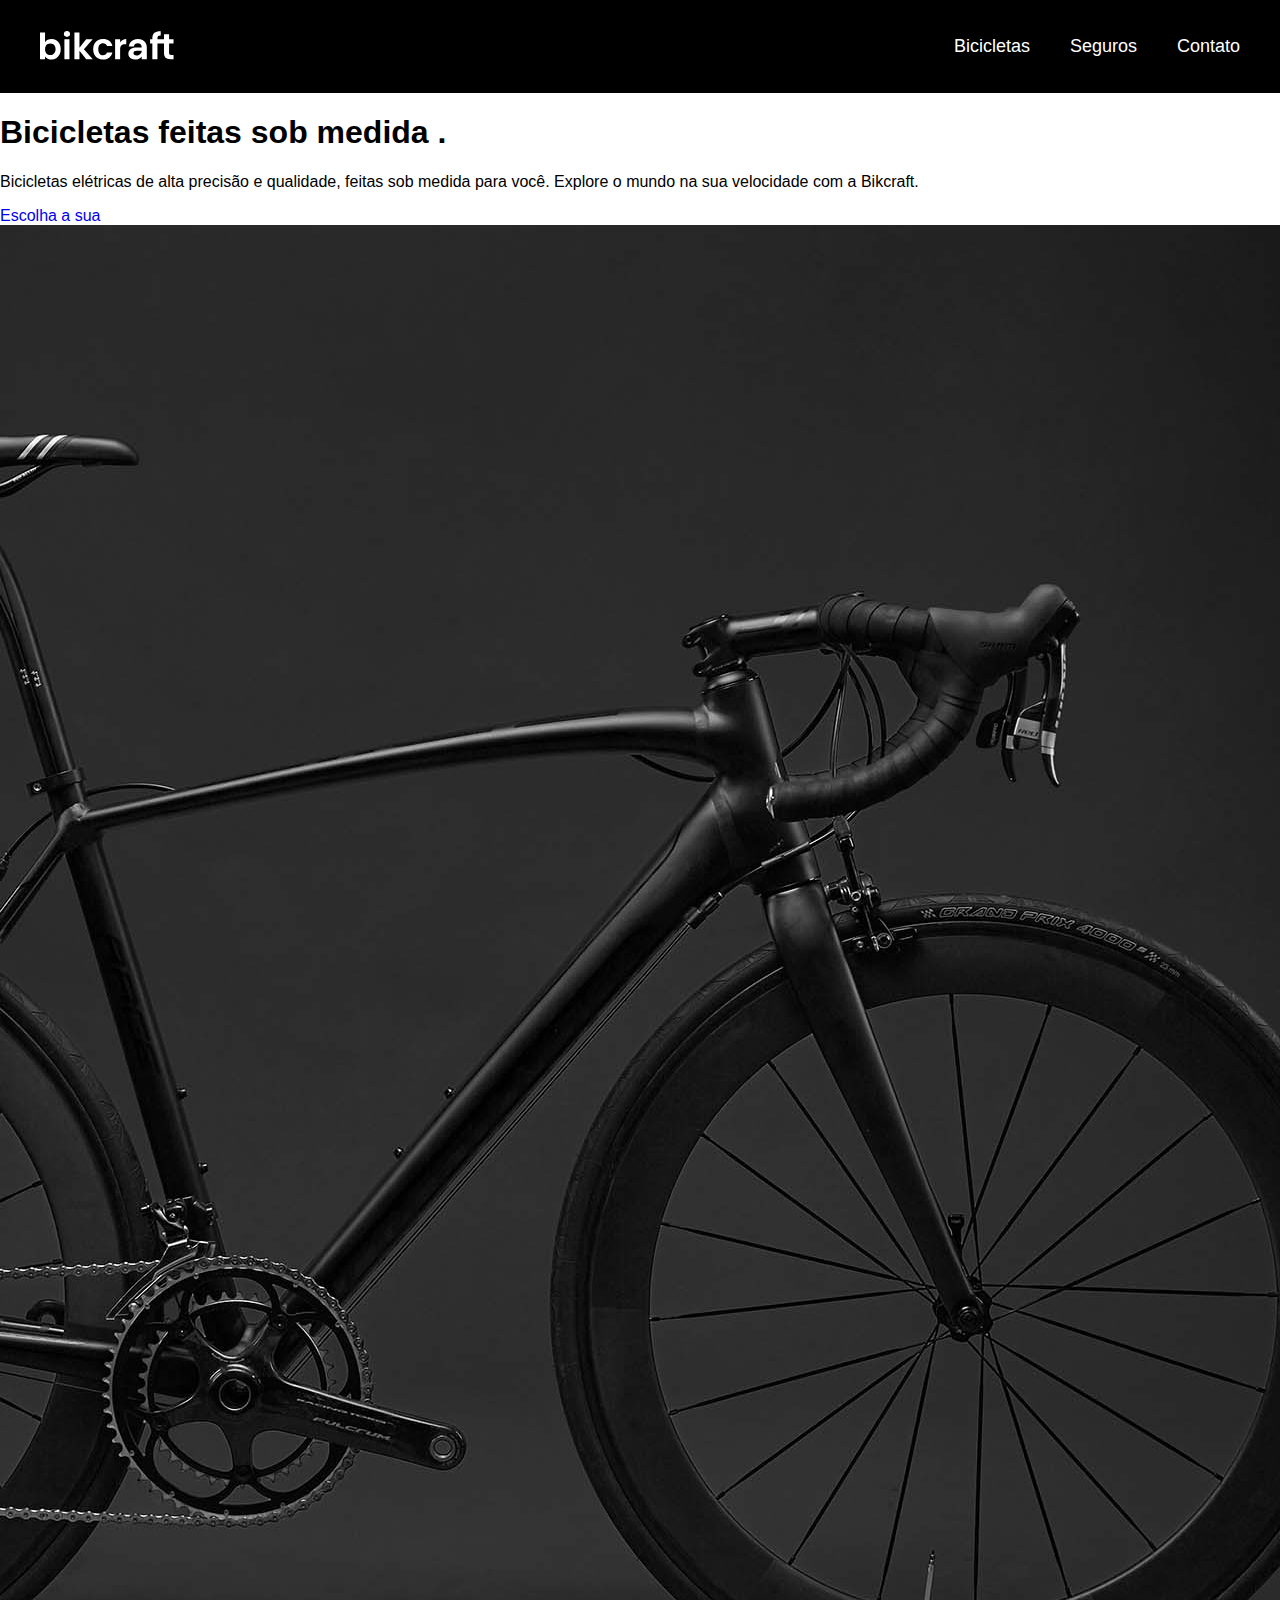
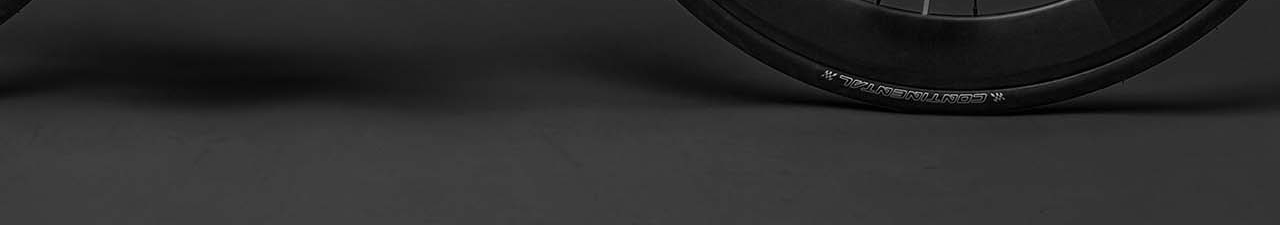
==== index.html @ d11165a3 "iniciando introdução do site com index.html" ====
<!DOCTYPE html>
<html lang="pt-br">

<head>
  <meta charset="UTF-8">
  <meta http-equiv="X-UA-Compatible" content="IE=edge">
  <meta name="viewport" content="width=device-width, initial-scale=1.0">
  <title>Bikcraft - Bicicletas elétricas</title>
  <meta name="description" content="Bicicletas elétricas de alta precisão e qualidade, feitas sob medida para o cliente. Explore o mundo na sua velocidade com a Bikcraft.">

  <link rel="stylesheet" href="style.css">
</head>

<body>
  <header class="header-bg">
    <div class="header">
      <a href="./">
        <img src="/img/bikcraft.svg" alt="Bikcraft">
      </a>
      <nav aria-label="primaria">
        <ul class="header-menu">
          <li>
            <a href="./bicicletas.html">Bicicletas</a>
          </li>
          <li>
            <a href="./seguros.html">Seguros</a>
          </li>
          <li>
            <a href="./contato.html">Contato</a>
          </li>
        </ul>
      </nav>
    </div>
  </header>

  <main class="introducao-bg">
    <div class="introducao">
      <div class="introducao-conteudo">
        <h1>Bicicletas feitas sob medida <span>.</span></h1>
        <p>Bicicletas elétricas de alta precisão e qualidade, feitas sob medida para você. Explore o mundo na sua velocidade com a Bikcraft.</p>
        <a href="./bicicletas.html">Escolha a sua</a>
      </div>
      <div class="introducao-imagem">
        <img src="./img/fotos/introducao.jpg" alt="Bicicleta elétrica preta">
      </div>

    </div>

  </main>
</body>

</html>
---- style.css ----
body {
  margin: 0;
  font-family: Arial, Helvetica, sans-serif;
}

ul {
  margin: 0;
  padding: 0;
  list-style: none;
}

a {
  text-decoration: none;
}

.header-bg {
  background-color: #000;
}

.header {
  display: flex;
  flex-wrap: wrap;
  gap: 20px;
  justify-content: space-between;
  align-items: center;
  padding: 20px;
  max-width: 1200px;
  margin-left: auto;
  margin-right: auto;
}

.header-menu {
  display: flex;
  flex-wrap: wrap;
  gap: 40px;
}

.header-menu a{
  color: #fff;
  display: inline-block;
  padding: 16px 0;
  font-size: 18px;
  position: relative;
}

.header-menu a:after {
  content: " ";
  display: block;
  height: 2px;
  width: 0px;
  background: #fff;
  margin-top: 4px;
  transition: 0.3s;
  position: absolute;
}

.header-menu a:hover:after {
  width: 100%;
}
 
.header-menu a:hover:after {
  width: 100%;
}

@media(max-width: 800px) {
  .header-menu {
    gap: 20px;
  }
  .header-menu a {
    background: #111111;
    padding: 12px 16px;
    border-radius: 4px;
  }
  .header-menu a:hover {
    background: #2E2E2E;
  }
  .header-menu a:after {
    display: none;
  }
}

@media(max-width: 600px) {
  .header-menu {
    gap: 12px;
    padding: 8px 12px;
    font-size: 14px;
  }
}
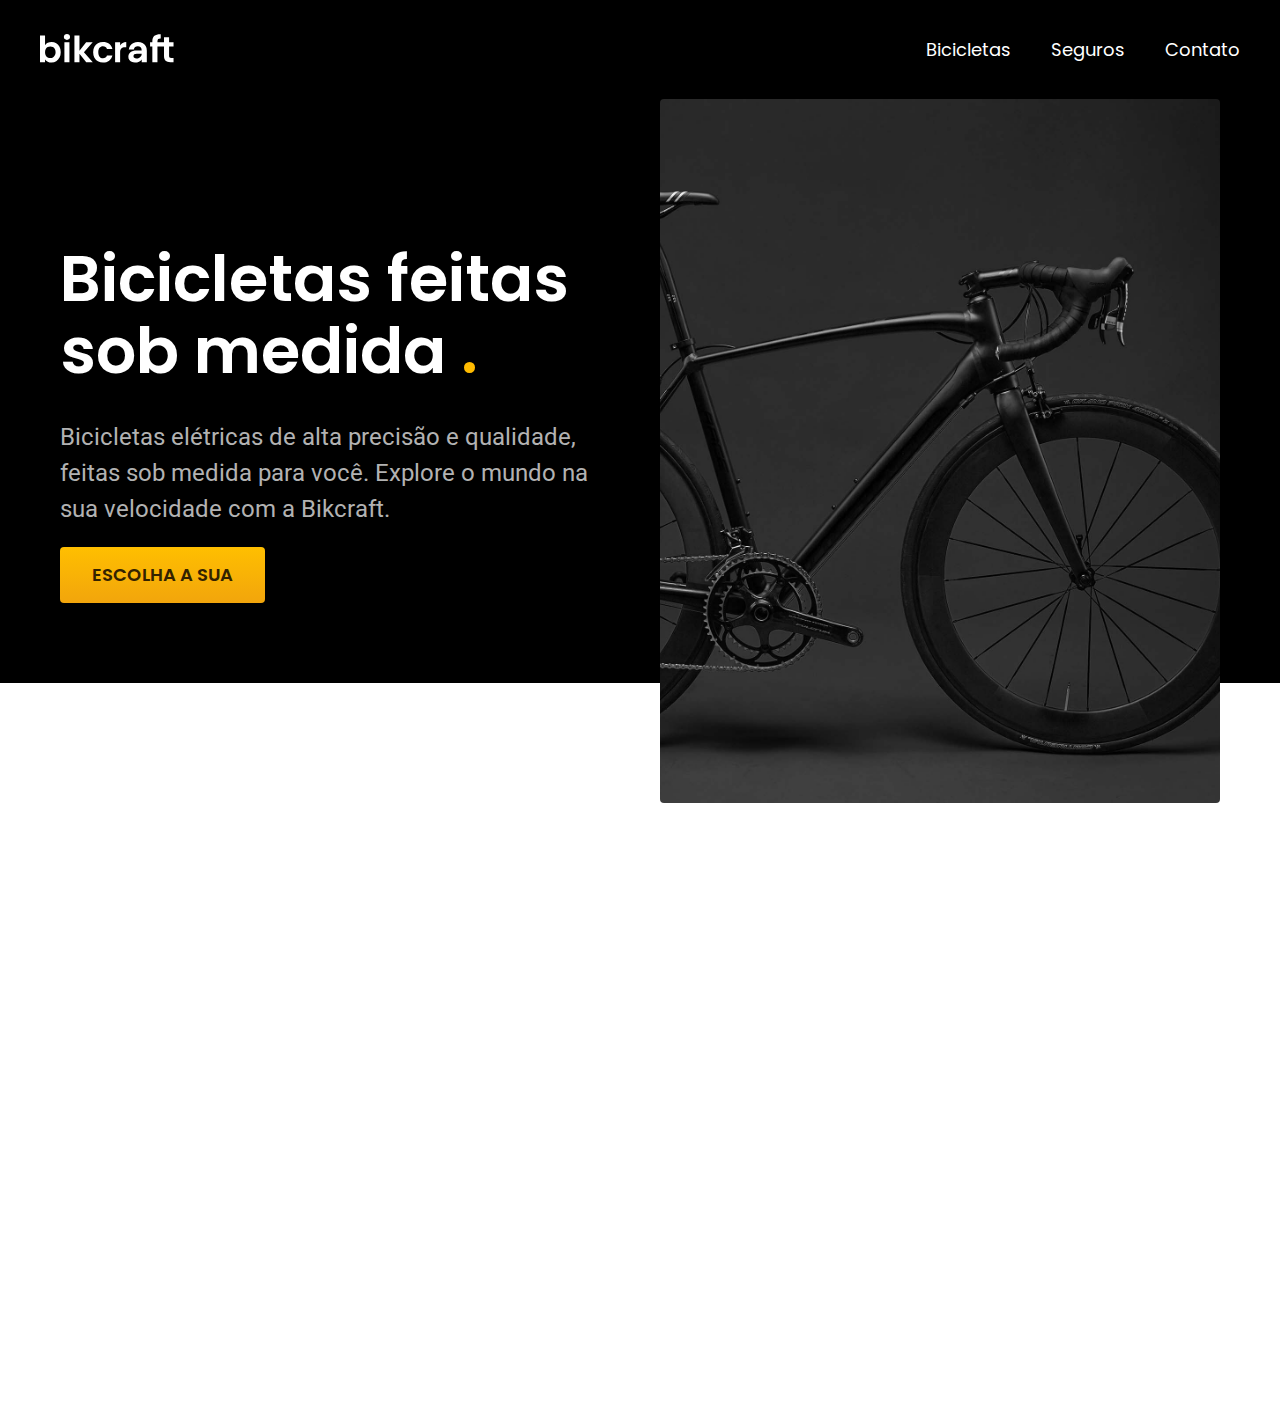
==== commit 5ab0237d: "finalizando introducao do site" ====
--- a/index.html
+++ b/index.html
@@ -9,6 +9,10 @@
   <meta name="description" content="Bicicletas elétricas de alta precisão e qualidade, feitas sob medida para o cliente. Explore o mundo na sua velocidade com a Bikcraft.">
 
   <link rel="stylesheet" href="style.css">
+
+  <link rel="preconnect" href="https://fonts.googleapis.com">
+  <link rel="preconnect" href="https://fonts.gstatic.com" crossorigin>
+  <link href="https://fonts.googleapis.com/css2?family=Poppins:wght@400;600&family=Roboto:wght@400;500&display=swap" rel="stylesheet">
 </head>
 
 <body>
@@ -40,7 +44,7 @@
         <p>Bicicletas elétricas de alta precisão e qualidade, feitas sob medida para você. Explore o mundo na sua velocidade com a Bikcraft.</p>
         <a href="./bicicletas.html">Escolha a sua</a>
       </div>
-      <div class="introducao-imagem">
+      <div>
         <img src="./img/fotos/introducao.jpg" alt="Bicicleta elétrica preta">
       </div>
 
--- a/style.css
+++ b/style.css
@@ -1,6 +1,11 @@
 body {
   margin: 0;
   font-family: Arial, Helvetica, sans-serif;
+  padding-bottom: 600px;
+}
+
+h1, ul, p {
+  margin: 0px;
 }
 
 ul {
@@ -11,6 +16,11 @@
 
 a {
   text-decoration: none;
+  color: #inherit;
+}
+
+img {
+  max-width: 100%;
 }
 
 .header-bg {
@@ -41,6 +51,8 @@
   padding: 16px 0;
   font-size: 18px;
   position: relative;
+  font-family: 'Poppins';
+  font-weight: 400;
 }
 
 .header-menu a:after {
@@ -62,6 +74,85 @@
   width: 100%;
 }
 
+.introducao-bg {
+  background: #000;
+  color: #fff;
+  box-shadow: inset 0 -120px #fff;
+}
+
+.introducao {
+  display: grid;
+  grid-template-columns: 1fr 1fr;
+  gap: 0px 40px;
+  box-sizing: border-box;
+  max-width: 1200px;
+  padding-left: 20px; 
+  padding-right: 20px;
+  margin-left: auto;
+  margin-right: auto;
+}
+
+.introducao p, .introducao a {
+  grid-column: 1;
+}
+
+.introducao img {
+  grid-column: 2;
+ grid-row: 1/3;
+}
+
+.introducao-conteudo {
+  align-self: end;
+  padding-bottom: 200px;
+}
+
+
+.introducao img {
+  height: 100%;
+  object-fit: cover;
+  border-radius: 4px;
+}
+
+.introducao h1 {
+  margin-bottom: 32px;
+  font-size: 64px;
+  line-height: 1.125;
+  font-family: 'Poppins';
+  font-weight: 600;
+}
+
+.introducao h1 span {
+  color: #ffbb00;
+}
+
+.introducao p {
+  margin-bottom: 20px;
+  font-size: 24px;
+  line-height: 1.5;
+  color: #b2b2b2;
+  font-family: 'Roboto';
+  font-weight: 400;
+}
+
+.introducao a {
+  display: inline-block;
+  padding: 16px 32px;
+  background: linear-gradient(#ffbf00, #f2a50c);
+  border-radius: 4px;
+  box-shadow: 0 1px 2px  rgba(0, 0 , 0 , 0.1);
+  text-transform: uppercase;
+  color: #332200;
+  font-size: 18px;
+  line-height: 1.33;
+  font-family: 'Poppins';
+  font-weight: 600;
+}
+
+.introducao a:hover {
+  background: linear-gradient(#ffb60d, #e59317);
+}
+
+
 @media(max-width: 800px) {
   .header-menu {
     gap: 20px;
@@ -85,4 +176,42 @@
     padding: 8px 12px;
     font-size: 14px;
   }
+}
+
+@media(max-width: 600px) {
+  .introducao a {
+    padding: 12px 16px;
+    font-size: 16px;
+  }
+}
+@media(max-width: 1200px) {
+  .introducao h1 {
+    font-size: 48px;
+  }
+  .introducao p {
+    font-size: 18px;
+  }
+}
+
+@media(max-width: 800px) {
+  .introducao-bg {
+    background: #111;
+    padding-top: 40px;
+    box-shadow: inset 0 -60px #fff;
+  }
+  .introducao {
+    grid-template-columns: 1fr;
+    gap: 32px;
+  }
+  .introducao-conteudo {
+    padding-bottom: 0px;
+  }
+  .introducao h1 {
+    font-size: 32px;
+    margin-bottom: 16px;
+  }
+  .introducao img {
+    height: 300px;
+    width: 100%;
+  }
 }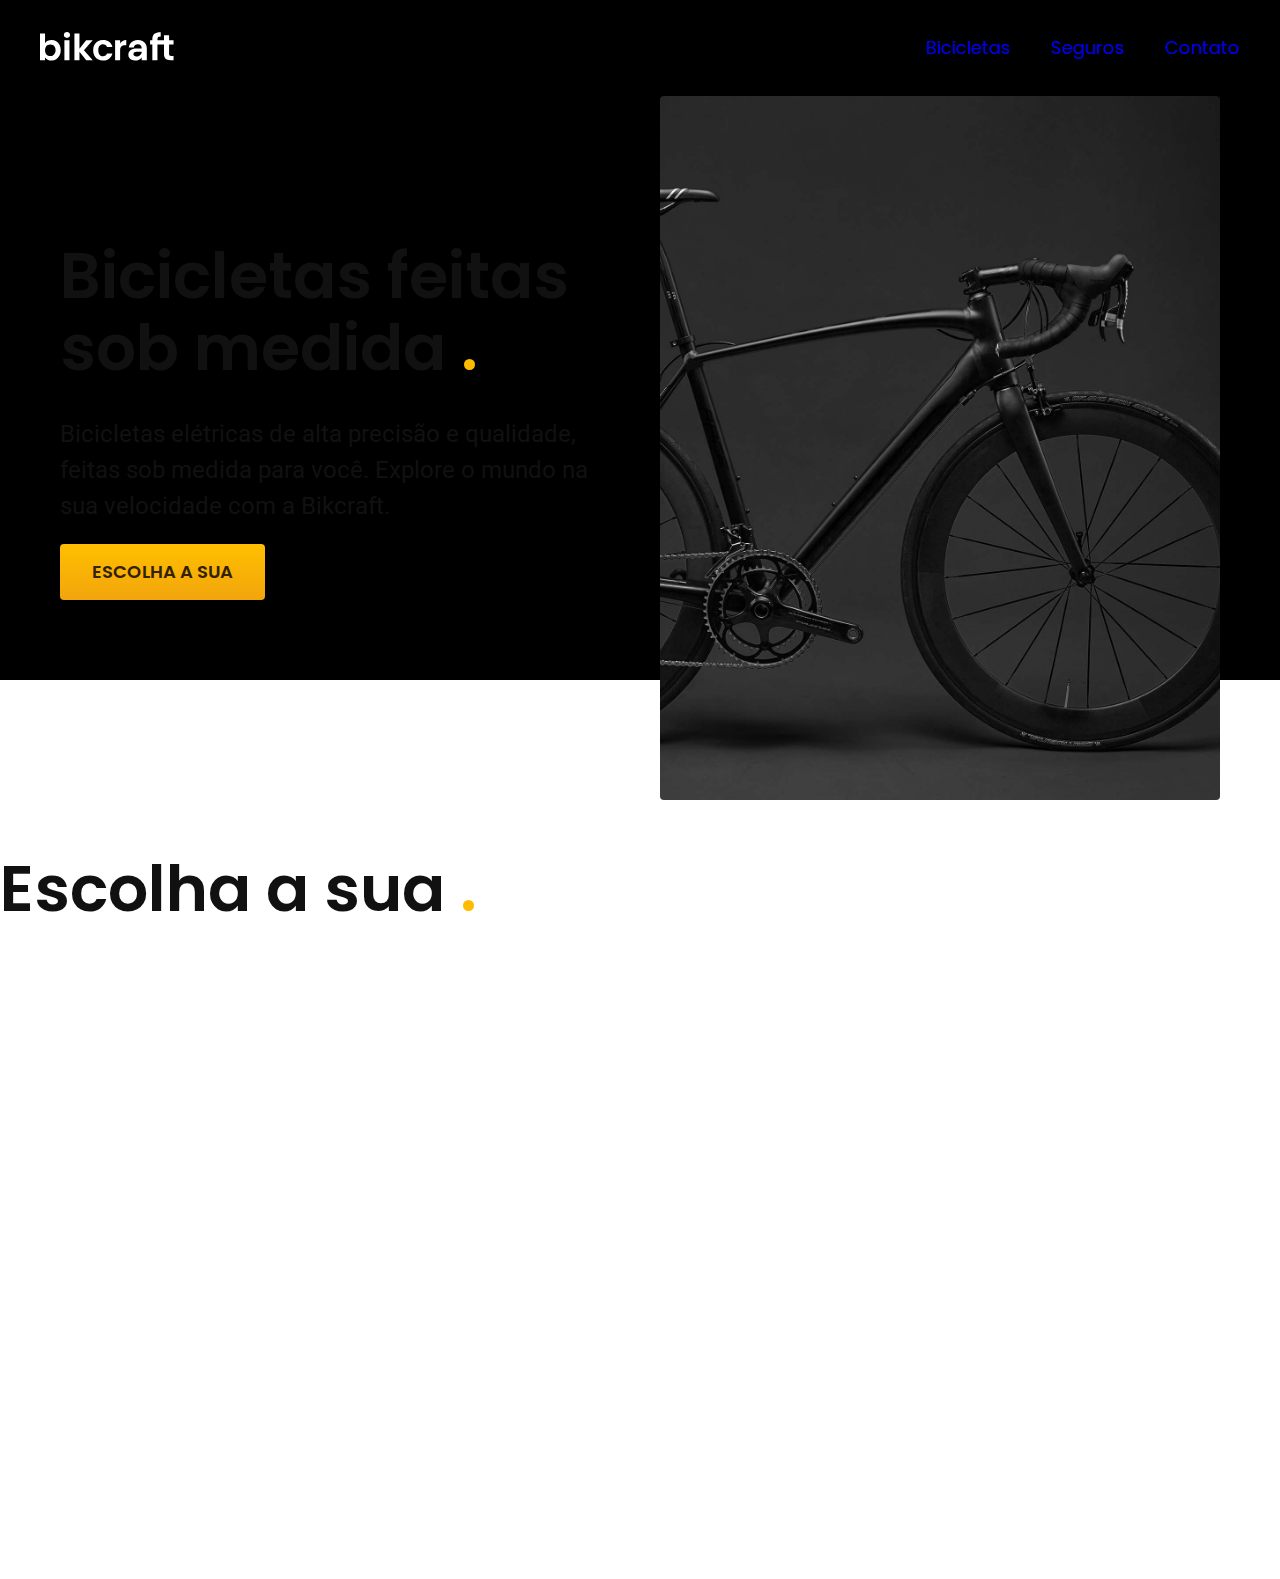
==== commit ef928410: "css e tipografia utilitaria" ====
--- a/index.html
+++ b/index.html
@@ -8,7 +8,7 @@
   <title>Bikcraft - Bicicletas elétricas</title>
   <meta name="description" content="Bicicletas elétricas de alta precisão e qualidade, feitas sob medida para o cliente. Explore o mundo na sua velocidade com a Bikcraft.">
 
-  <link rel="stylesheet" href="style.css">
+  <link rel="stylesheet" href="./css/style.css">
 
   <link rel="preconnect" href="https://fonts.googleapis.com">
   <link rel="preconnect" href="https://fonts.gstatic.com" crossorigin>
@@ -22,7 +22,7 @@
         <img src="/img/bikcraft.svg" alt="Bikcraft">
       </a>
       <nav aria-label="primaria">
-        <ul class="header-menu">
+        <ul class="header-menu font-1-m cor-0">
           <li>
             <a href="./bicicletas.html">Bicicletas</a>
           </li>
@@ -40,9 +40,9 @@
   <main class="introducao-bg">
     <div class="introducao">
       <div class="introducao-conteudo">
-        <h1>Bicicletas feitas sob medida <span>.</span></h1>
-        <p>Bicicletas elétricas de alta precisão e qualidade, feitas sob medida para você. Explore o mundo na sua velocidade com a Bikcraft.</p>
-        <a href="./bicicletas.html">Escolha a sua</a>
+        <h1 class="font-1-xxl cor-branca">Bicicletas feitas sob medida <span class="cor-p1">.</span></h1>
+        <p class="font-2-l cor-cinza">Bicicletas elétricas de alta precisão e qualidade, feitas sob medida para você. Explore o mundo na sua velocidade com a Bikcraft.</p>
+        <a class="botao" href="./bicicletas.html">Escolha a sua</a>
       </div>
       <div>
         <img src="./img/fotos/introducao.jpg" alt="Bicicleta elétrica preta">
@@ -51,6 +51,8 @@
     </div>
 
   </main>
+
+  <h2 class="font-1-xxl">Escolha a sua <span class="cor-p1">.</span></h2>
 </body>
 
 </html>--- a/css/style.css
+++ b/css/style.css
@@ -0,0 +1,9 @@
+@import "./global/global.css";
+@import "./utilidades/tipografia.css";
+@import "./utilidades/cores.css";
+
+@import "./global/header.css";
+
+@import "./utilidades/componentes.css";
+
+@import "./home/introducao.css";
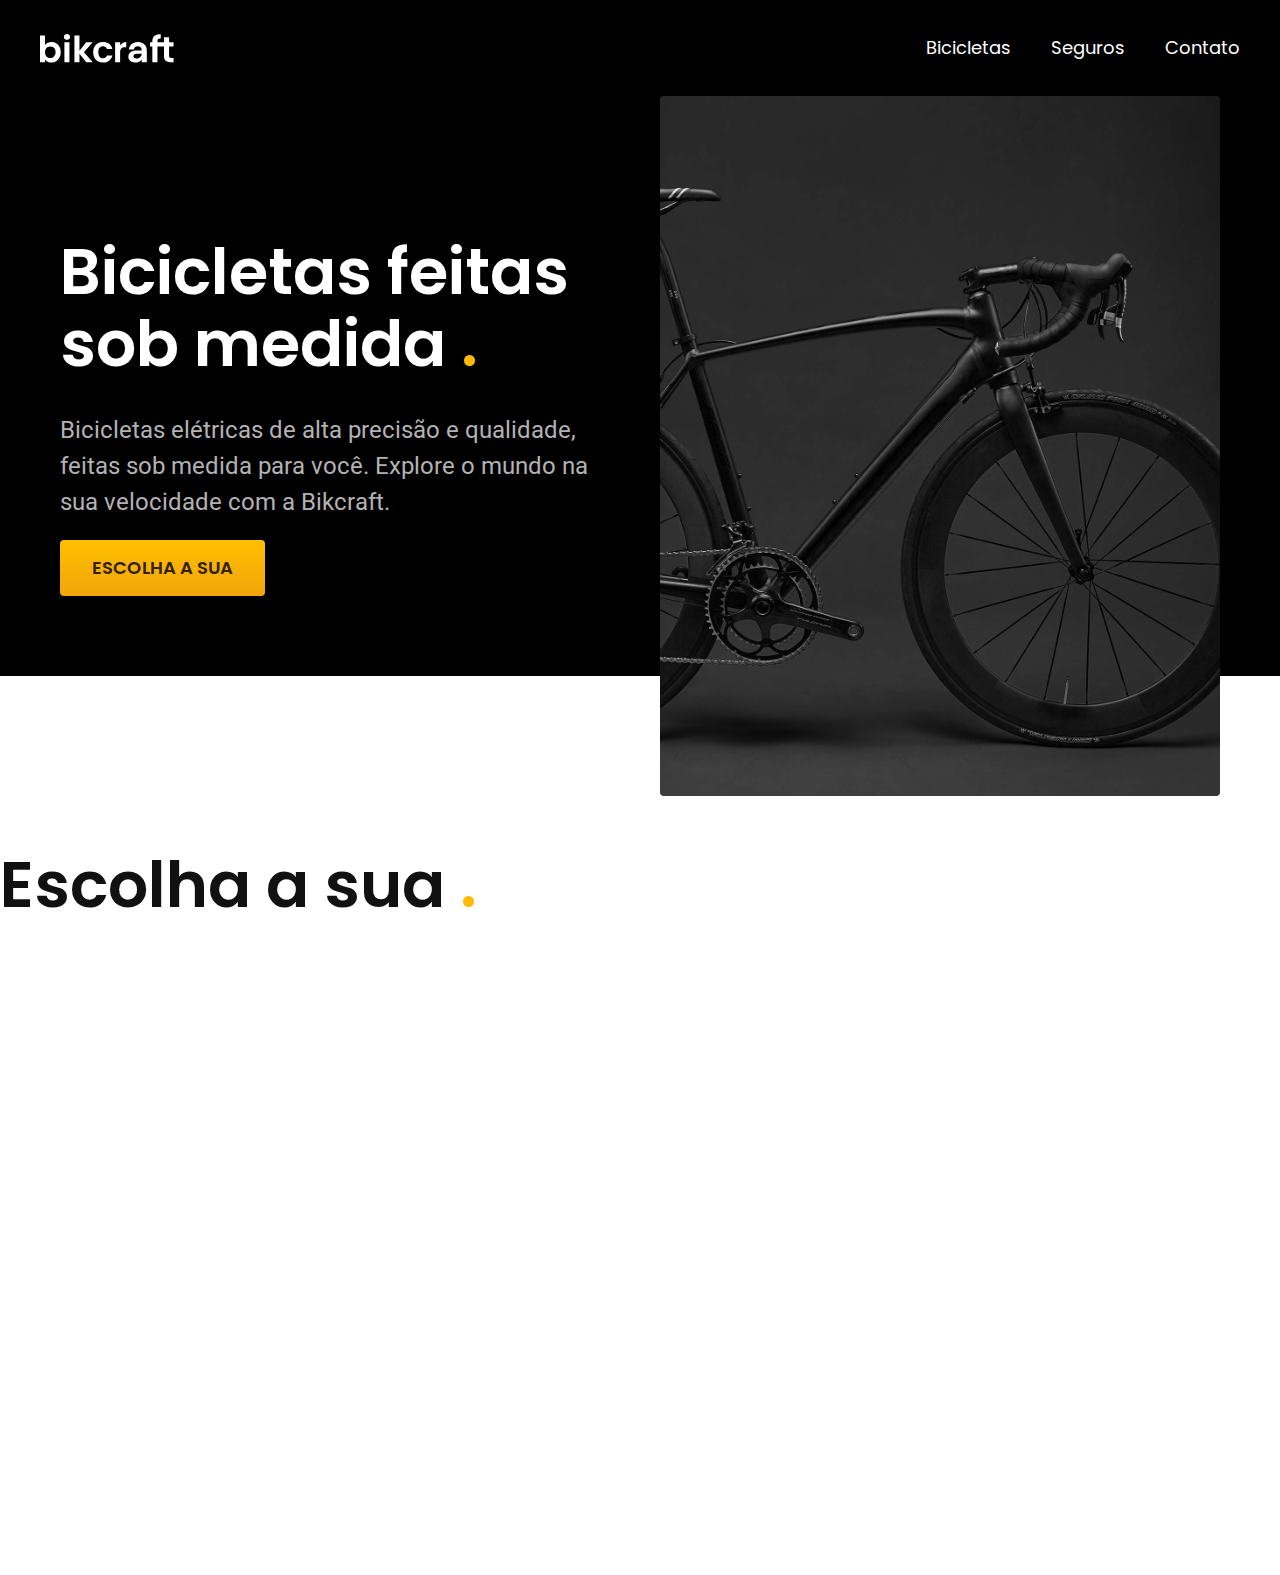
==== commit b4c0d663: "ajustes" ====
--- a/index.html
+++ b/index.html
@@ -40,8 +40,8 @@
   <main class="introducao-bg">
     <div class="introducao">
       <div class="introducao-conteudo">
-        <h1 class="font-1-xxl cor-branca">Bicicletas feitas sob medida <span class="cor-p1">.</span></h1>
-        <p class="font-2-l cor-cinza">Bicicletas elétricas de alta precisão e qualidade, feitas sob medida para você. Explore o mundo na sua velocidade com a Bikcraft.</p>
+        <h1 class="font-1-xxl cor-0">Bicicletas feitas sob medida <span class="cor-p1">.</span></h1>
+        <p class="font-2-l cor-5">Bicicletas elétricas de alta precisão e qualidade, feitas sob medida para você. Explore o mundo na sua velocidade com a Bikcraft.</p>
         <a class="botao" href="./bicicletas.html">Escolha a sua</a>
       </div>
       <div>
--- a/css/style.css
+++ b/css/style.css
@@ -4,6 +4,8 @@
 
 @import "./global/header.css";
 
+/* Utilidades */
 @import "./utilidades/componentes.css";
 
+/* Home */
 @import "./home/introducao.css";
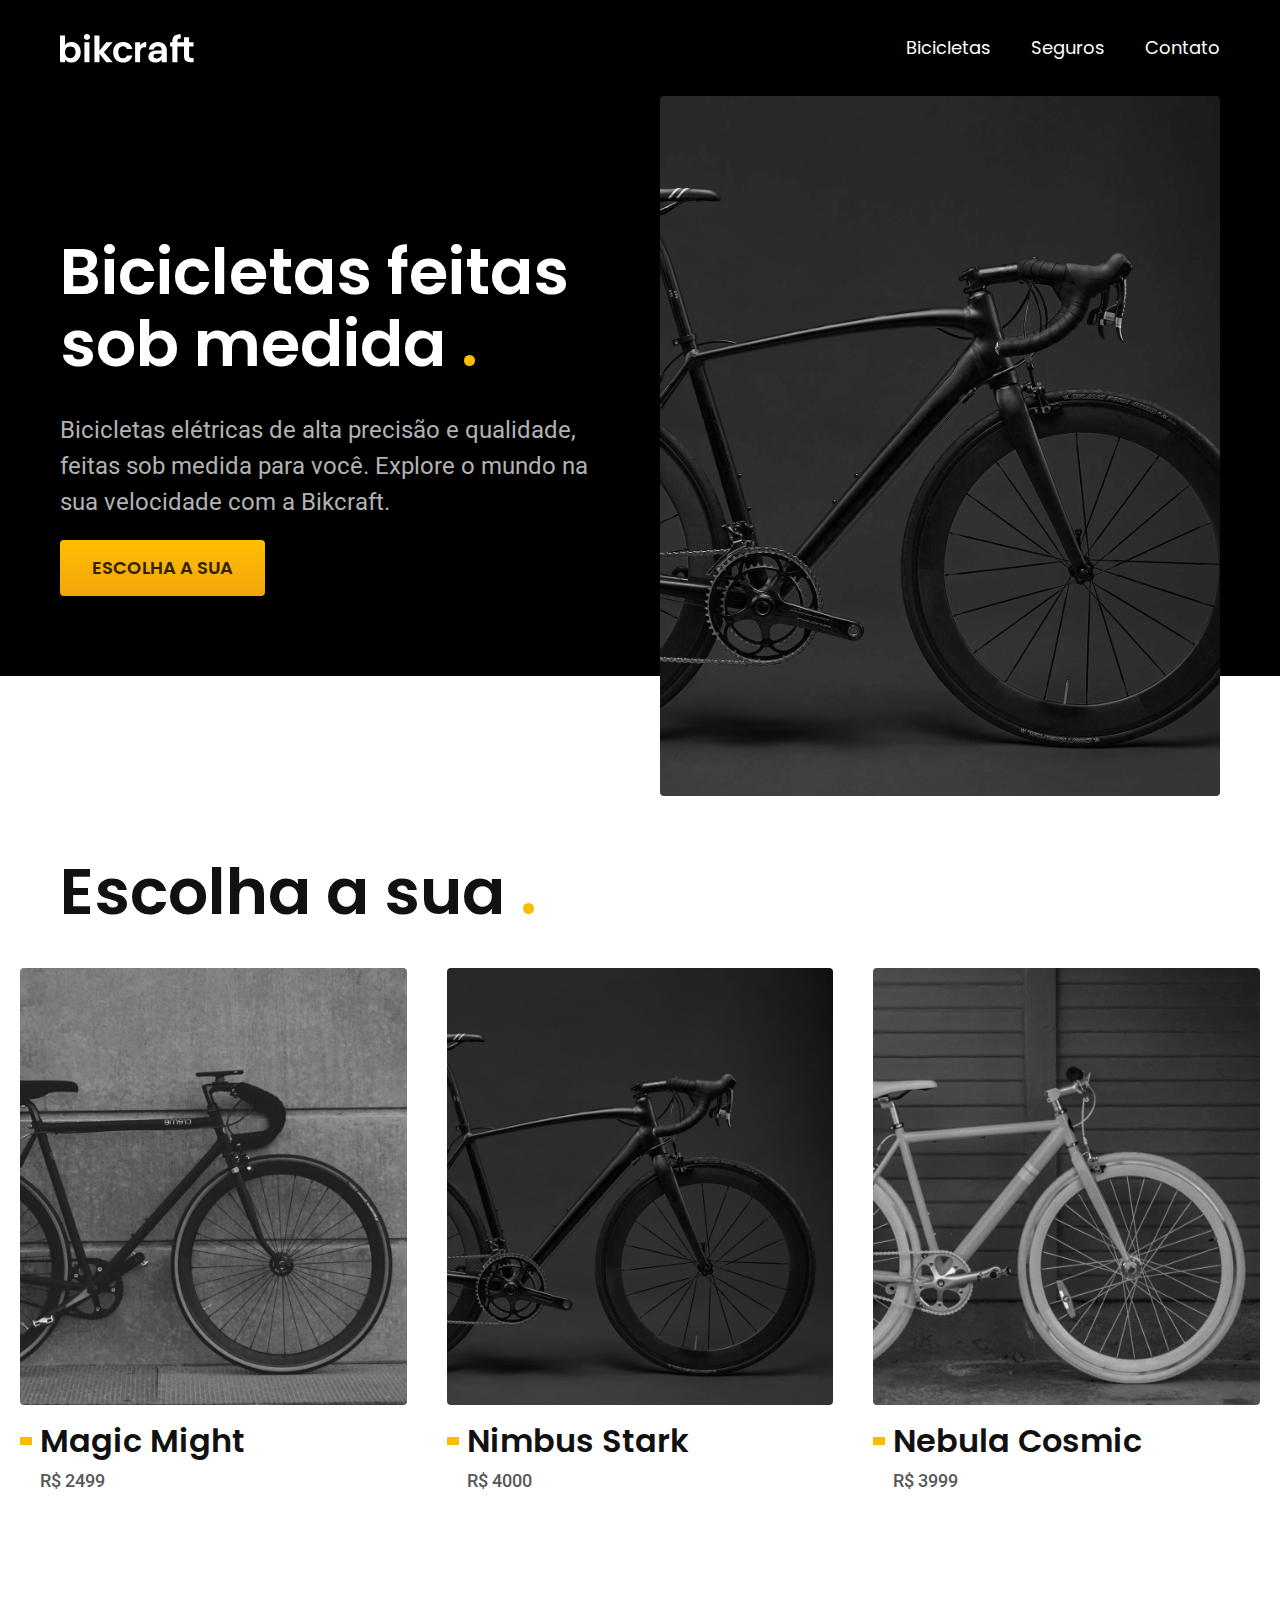
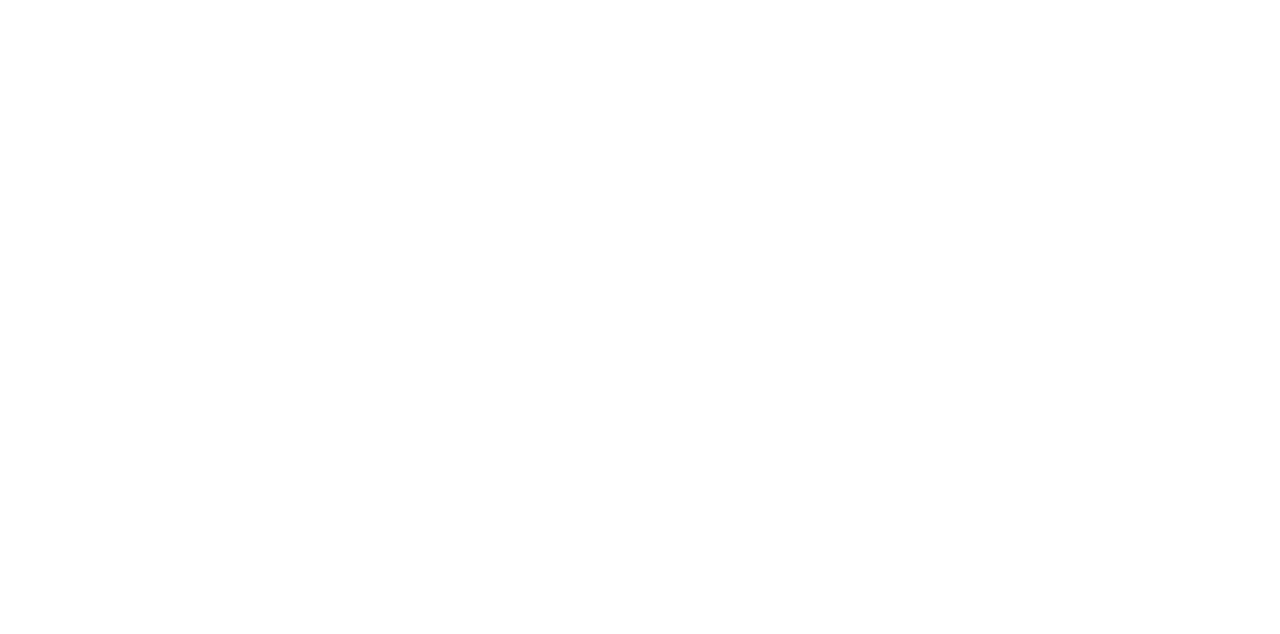
==== commit 36ce7813: "adicionando as biciletas à venda" ====
--- a/index.html
+++ b/index.html
@@ -17,7 +17,7 @@
 
 <body>
   <header class="header-bg">
-    <div class="header">
+    <div class="header container">
       <a href="./">
         <img src="/img/bikcraft.svg" alt="Bikcraft">
       </a>
@@ -38,7 +38,7 @@
   </header>
 
   <main class="introducao-bg">
-    <div class="introducao">
+    <div class="introducao container">
       <div class="introducao-conteudo">
         <h1 class="font-1-xxl cor-0">Bicicletas feitas sob medida <span class="cor-p1">.</span></h1>
         <p class="font-2-l cor-5">Bicicletas elétricas de alta precisão e qualidade, feitas sob medida para você. Explore o mundo na sua velocidade com a Bikcraft.</p>
@@ -52,7 +52,34 @@
 
   </main>
 
-  <h2 class="font-1-xxl">Escolha a sua <span class="cor-p1">.</span></h2>
+  <article class="bicicletas-lista">
+    <h2 class="container font-1-xxl">Escolha a sua <span class="cor-p1">.</span></h2>
+
+    <ul>
+      <li>
+        <a href="./bicicletas/magic.html">
+          <img src="/img/bicicletas/magic-home.jpg" alt="Bicileta preta">
+          <h3 class="font-1-xl">Magic Might</h3>
+          <span class="font-2-m cor-8">R$ 2499</span>
+        </a>
+      </li>
+      <li>
+        <a href="./bicicletas/nimbus.html">
+          <img src="/img/bicicletas/nimbus-home.jpg" alt="Bicileta preta">
+          <h3 class="font-1-xl">Nimbus Stark</h3>
+          <span class="font-2-m cor-8">R$ 4000</span>
+        </a>
+      </li>
+      <li>
+        <a href="./bicicletas/nebula.html">
+          <img src="/img/bicicletas/nebula-home.jpg" alt="Bicileta preta">
+          <h3 class="font-1-xl">Nebula Cosmic</h3>
+          <span class="font-2-m cor-8">R$ 3999</span>
+        </a>
+      </li>
+    </ul>
+  </article>
+
 </body>
 
 </html>--- a/css/style.css
+++ b/css/style.css
@@ -9,3 +9,6 @@
 
 /* Home */
 @import "./home/introducao.css";
+
+/* Bicicletas */
+@import "./bicicletas/bicicletas-lista.css";
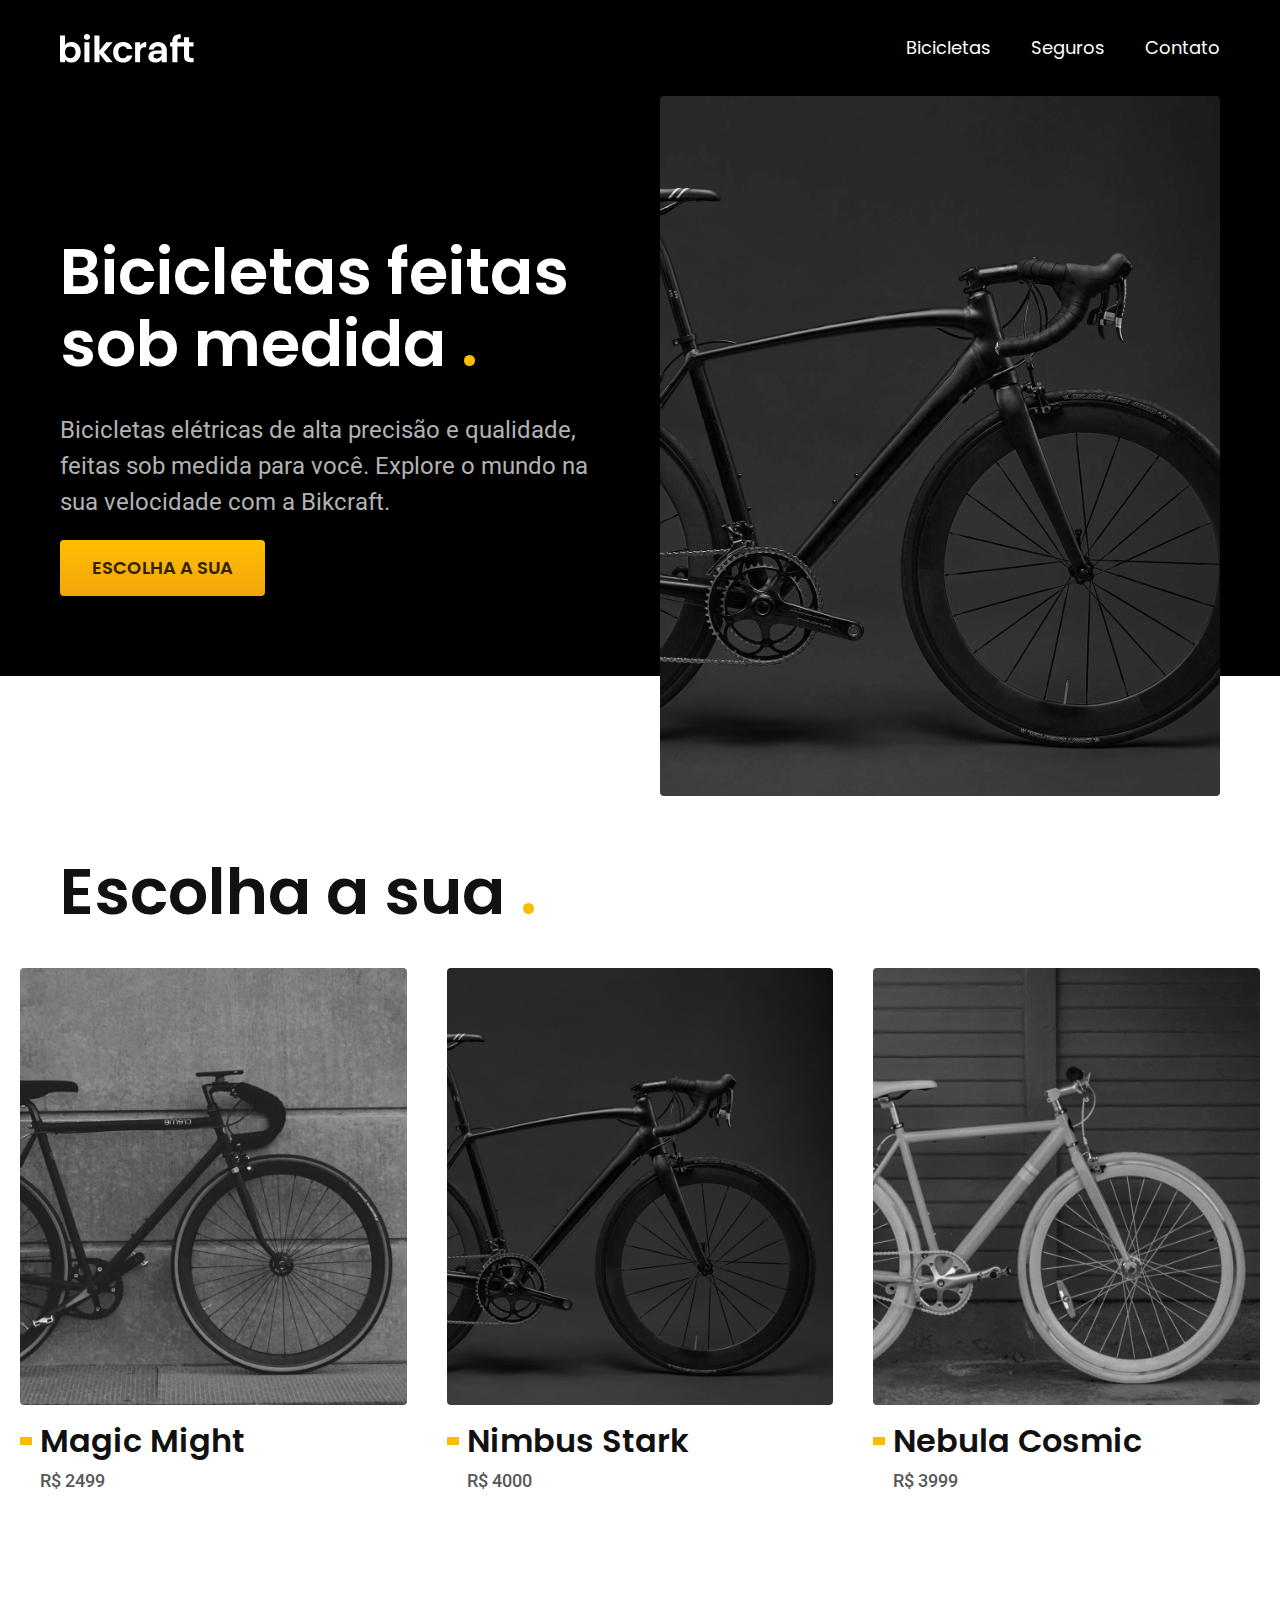
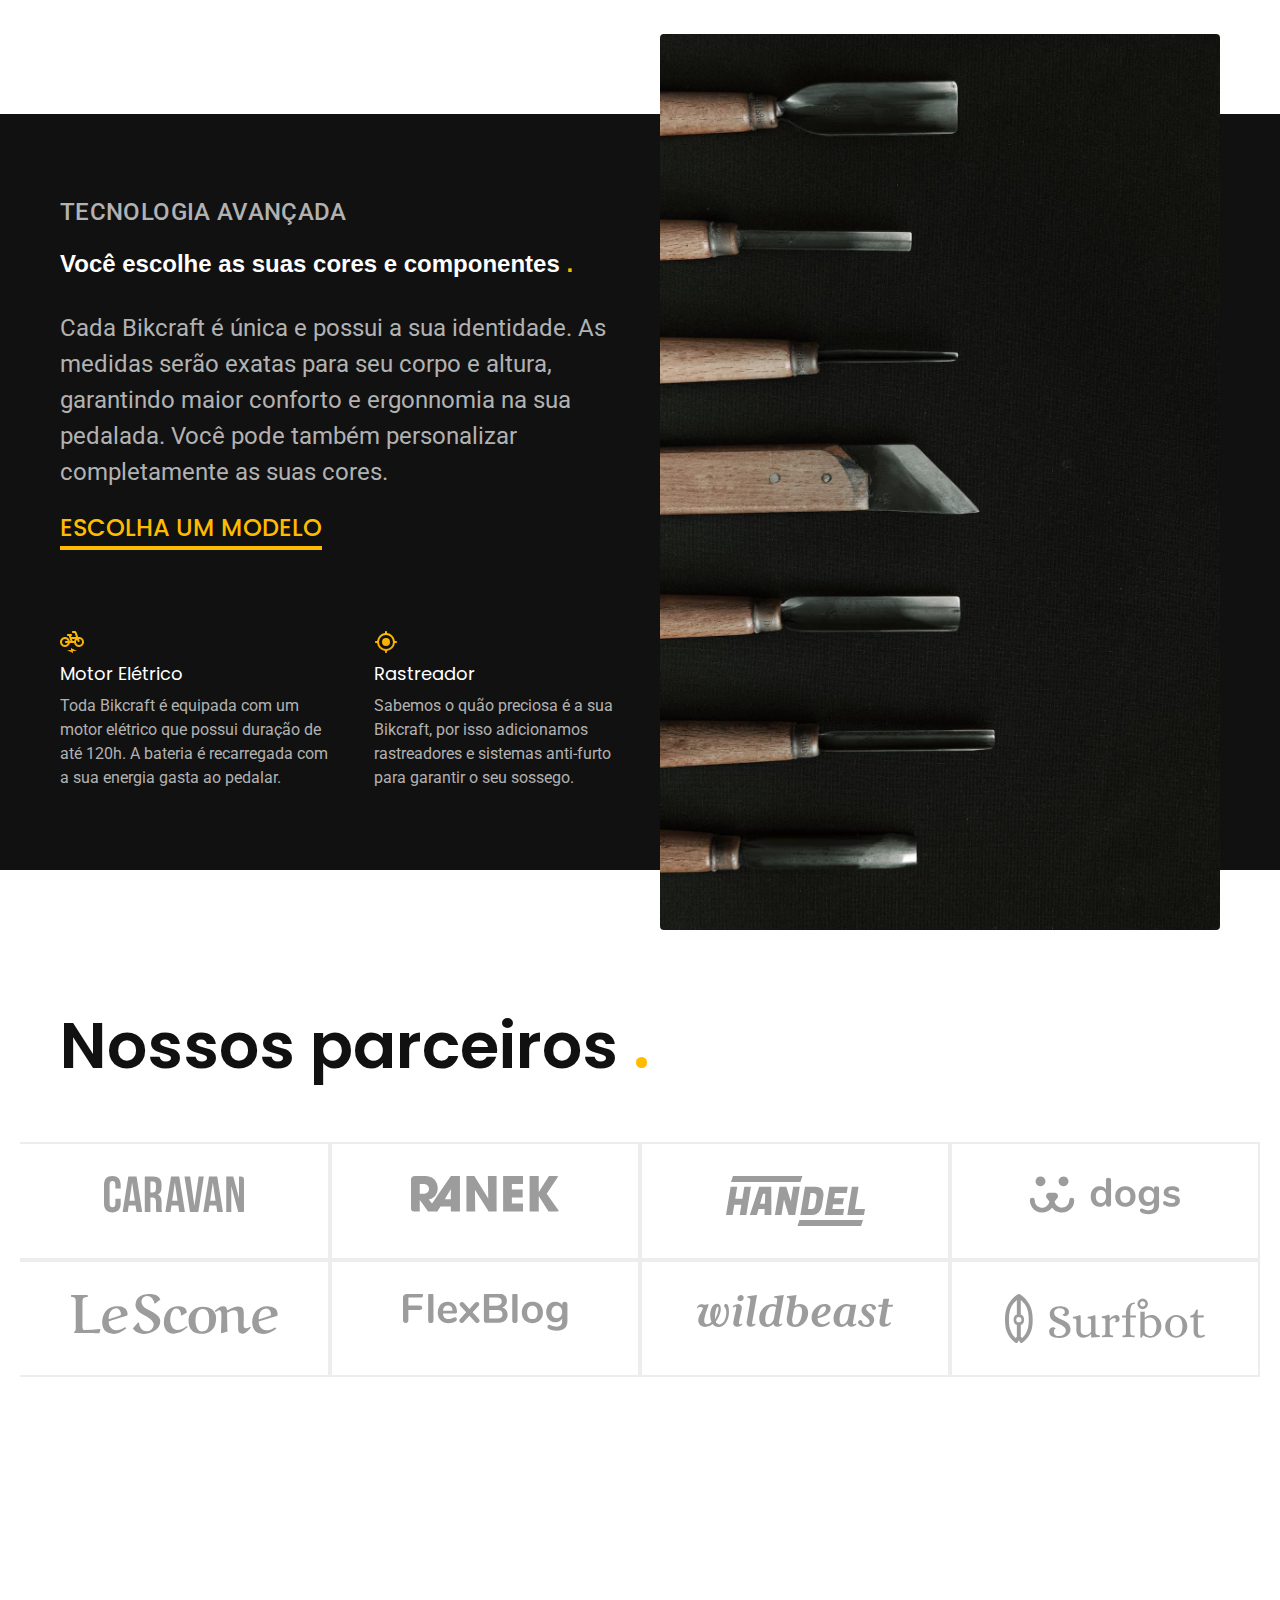
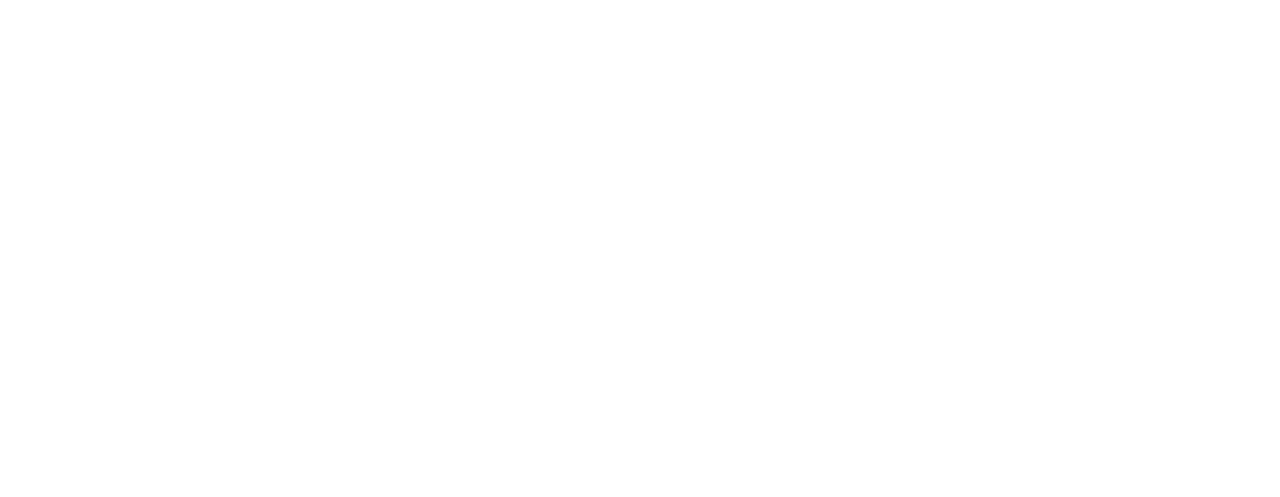
==== commit fefe2d82: "adicionando parceiros no site" ====
--- a/index.html
+++ b/index.html
@@ -80,6 +80,69 @@
     </ul>
   </article>
 
+  <article class="tecnologia-bg">
+    <div class="tecnologia container">
+      <div class="tecnologia-conteudo">
+        <span class="font-2-l-b cor-5">Tecnologia Avançada</span>
+        <h2 class="font-1 xxl cor-0">Você escolhe as suas cores e componentes <span class="cor-p1">.</span></h2>
+        <p class="font-2-l cor-5">Cada Bikcraft é única e possui a sua identidade. As medidas serão exatas para seu corpo e altura, garantindo maior conforto e ergonnomia
+          na sua pedalada. Você pode também personalizar completamente as suas cores.
+        </p>
+        <a class="link" href="./bicicletas.html">Escolha um modelo</a>
+        <div class="tecnologia-vantagens">
+          <div>
+            <img src="./img/icones/eletrica.svg" alt="">
+            <h3 class="font-1-m cor-0">Motor Elétrico</h3>
+            <p class="font-2-s cor-5">Toda Bikcraft é equipada com um motor elétrico que possui duração de até 120h.
+              A bateria é recarregada com a sua energia gasta ao pedalar.
+            </p>
+          </div>
+          <div>
+            <img src="./img/icones/rastreador.svg" alt="">
+            <h3 class="font-1-m cor-0">Rastreador</h3>
+            <p class="font-2-s cor-5">Sabemos o quão preciosa é a sua Bikcraft, por isso adicionamos rastreadores e sistemas anti-furto para garantir
+              o seu sossego.
+            </p>
+          </div>
+        </div>
+      </div>
+      <div class="tecnologia-imagem">
+        <img src="./img/fotos/tecnologia.jpg" alt="">
+      </div>
+    </div>
+  </article>
+
+  <section class="parceiros" aria-label="Nossos Parceiros">
+    <h2 class="container font-1-xxl">Nossos parceiros <span class="cor-p1">.</span></h2>
+
+    <ul>
+      <li>
+        <img src="./img/parceiros/caravan.svg" alt="caravan">
+      </li>
+      <li>
+        <img src="./img/parceiros/ranek.svg" alt="ranek">
+      </li>
+      <li>
+        <img src="./img/parceiros/handel.svg" alt="handel">
+      </li>
+      <li>
+        <img src="./img/parceiros/dogs.svg" alt="dogs">
+      </li>
+      <li>
+        <img src="./img/parceiros/lescone.svg" alt="lescone">
+      </li>
+      <li>
+        <img src="./img/parceiros/flexblog.svg" alt="flexblog">
+      </li>
+      <li>
+        <img src="./img/parceiros/wildbeast.svg" alt="wildbeast">
+      </li>
+      <li>
+        <img src="./img/parceiros/surfbot.svg" alt="surfbot">
+      </li>
+    </ul>
+  </section>
+
 </body>
 
 </html>--- a/css/style.css
+++ b/css/style.css
@@ -9,6 +9,8 @@
 
 /* Home */
 @import "./home/introducao.css";
+@import "./home/tecnologia.css";
+@import "./home/parceiros.css";
 
 /* Bicicletas */
 @import "./bicicletas/bicicletas-lista.css";
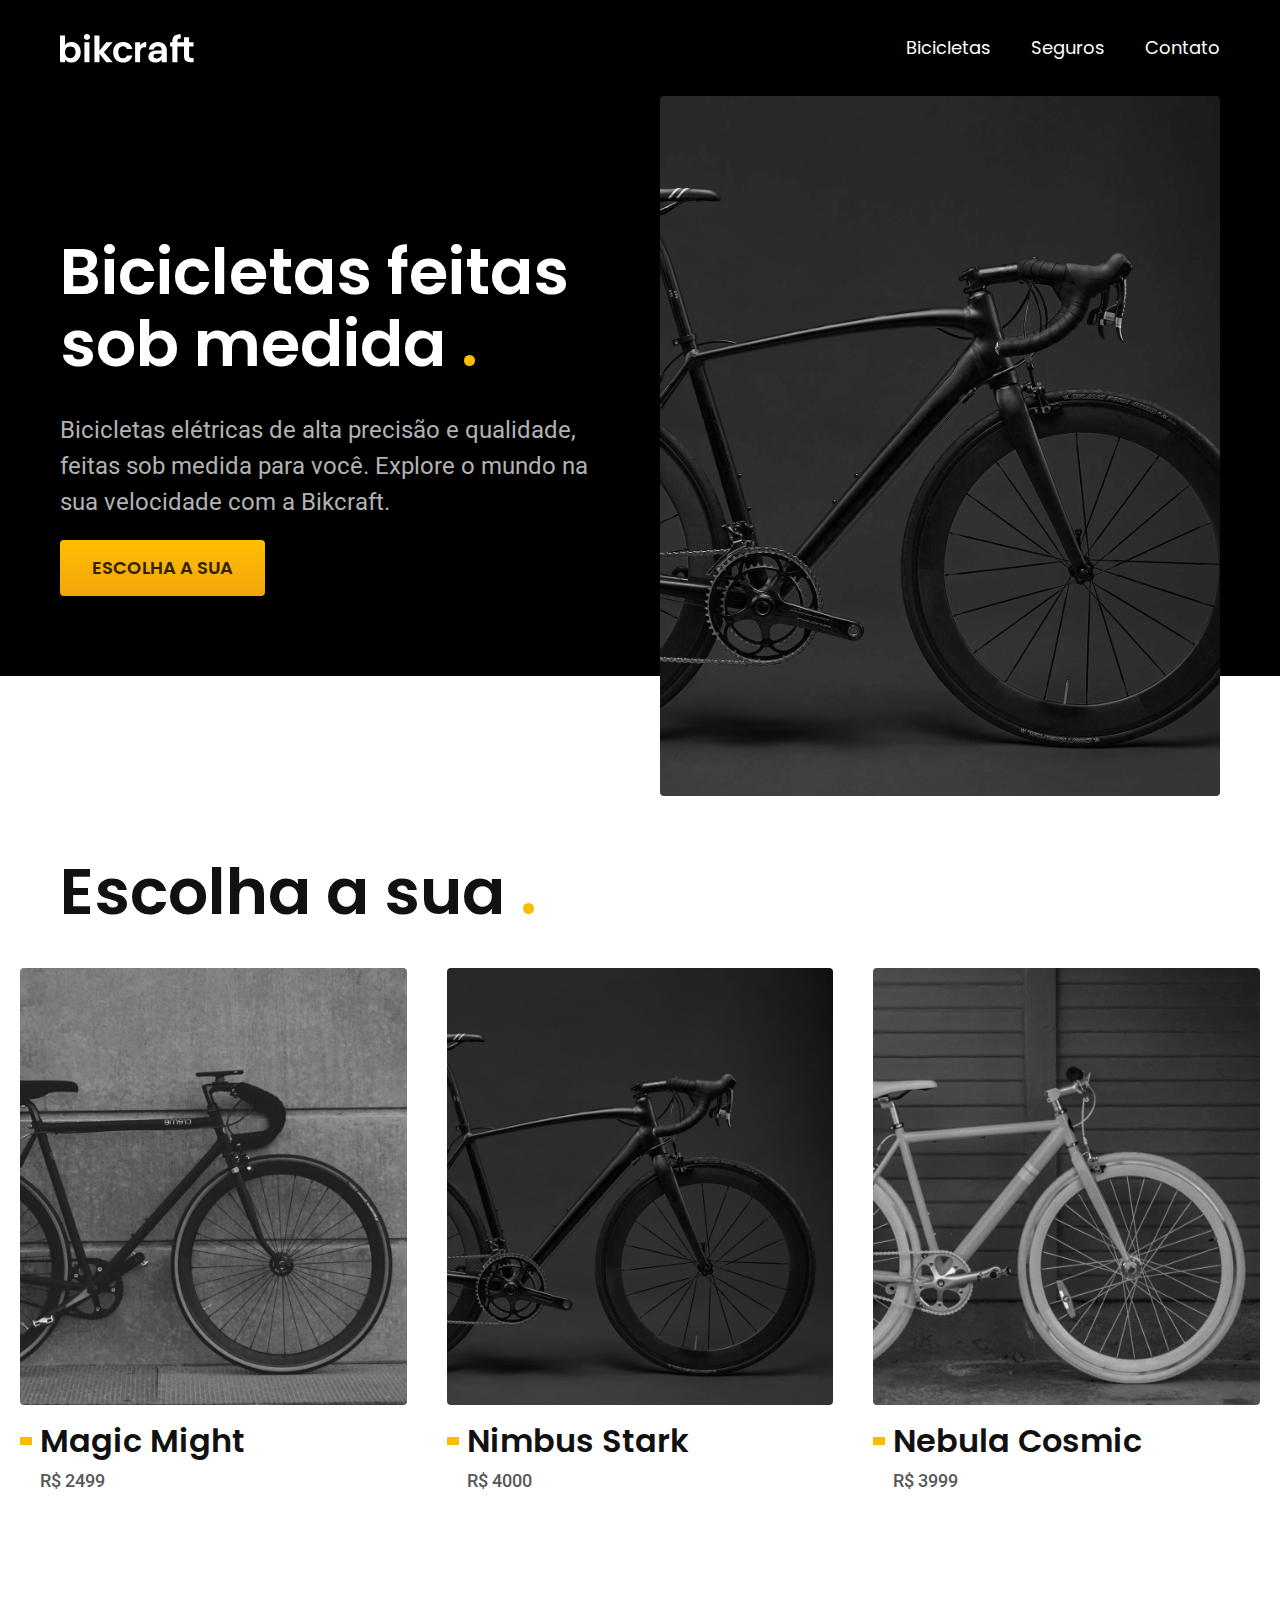
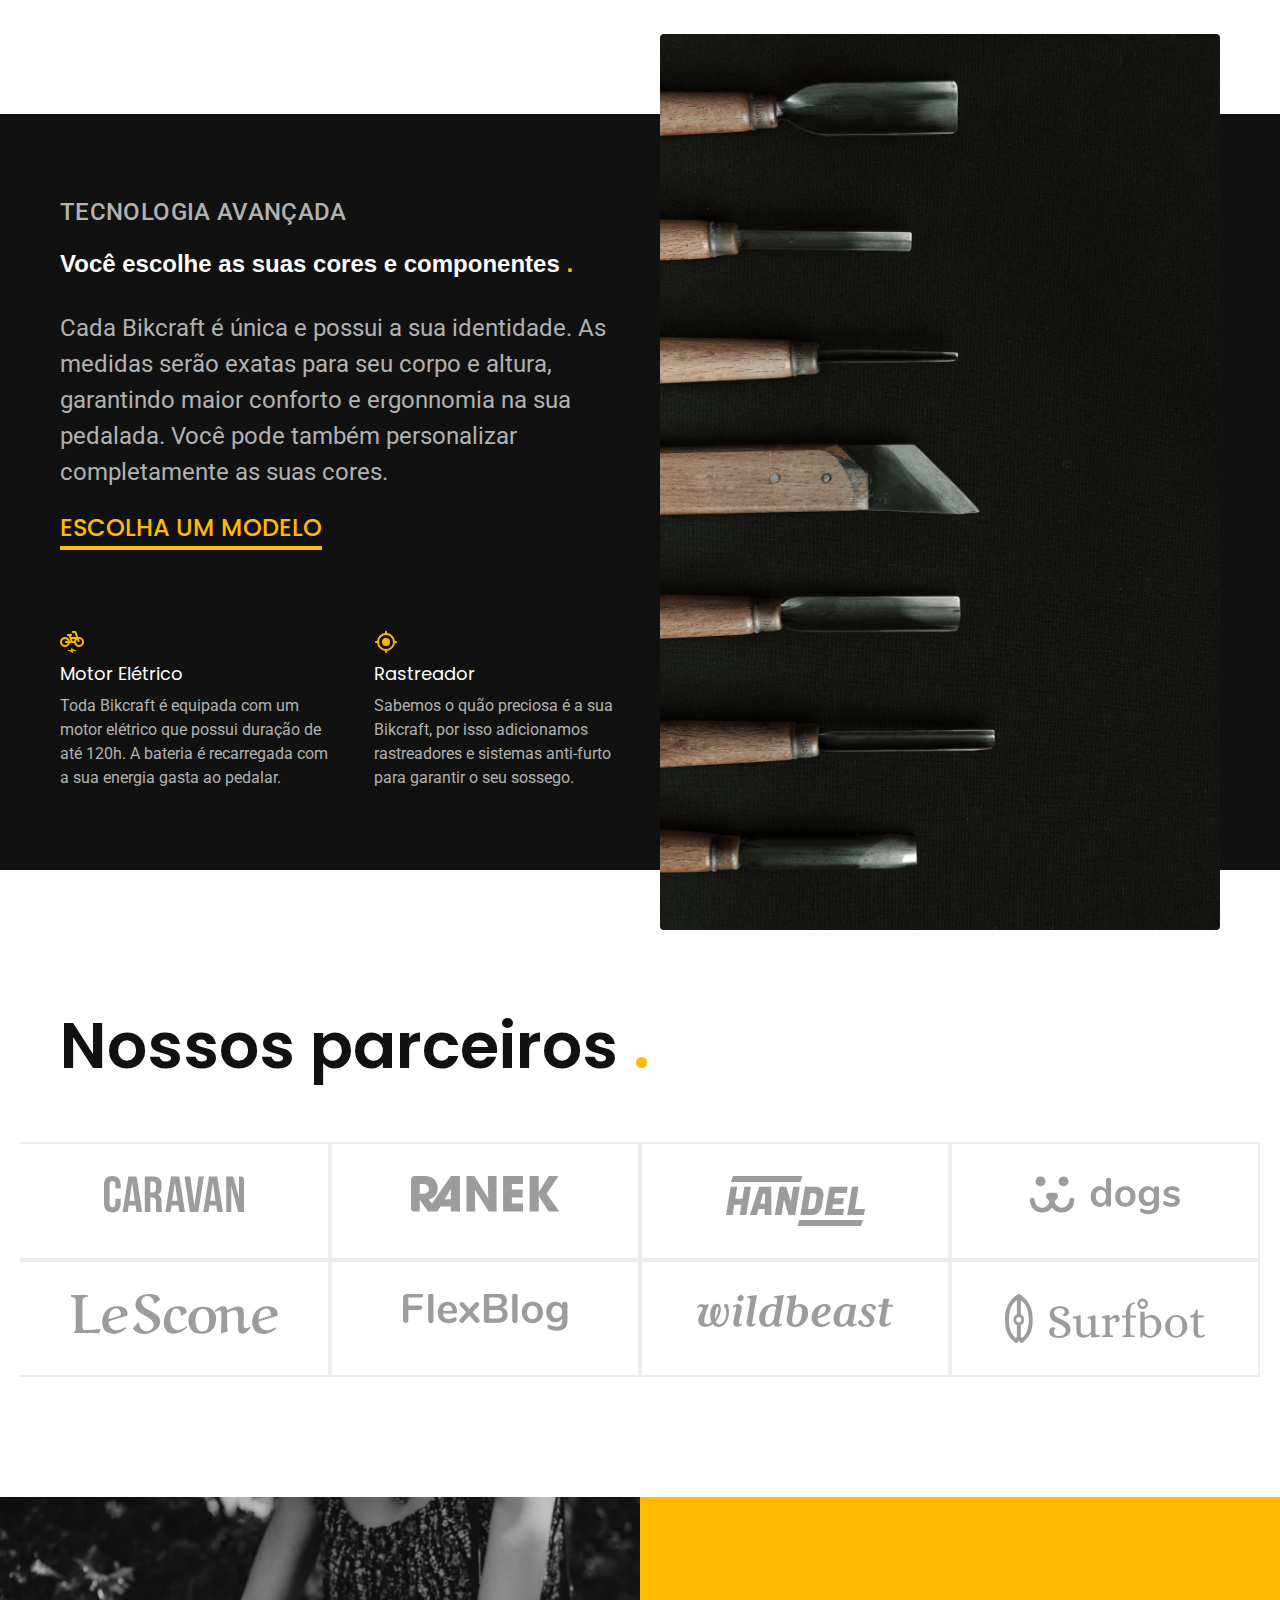
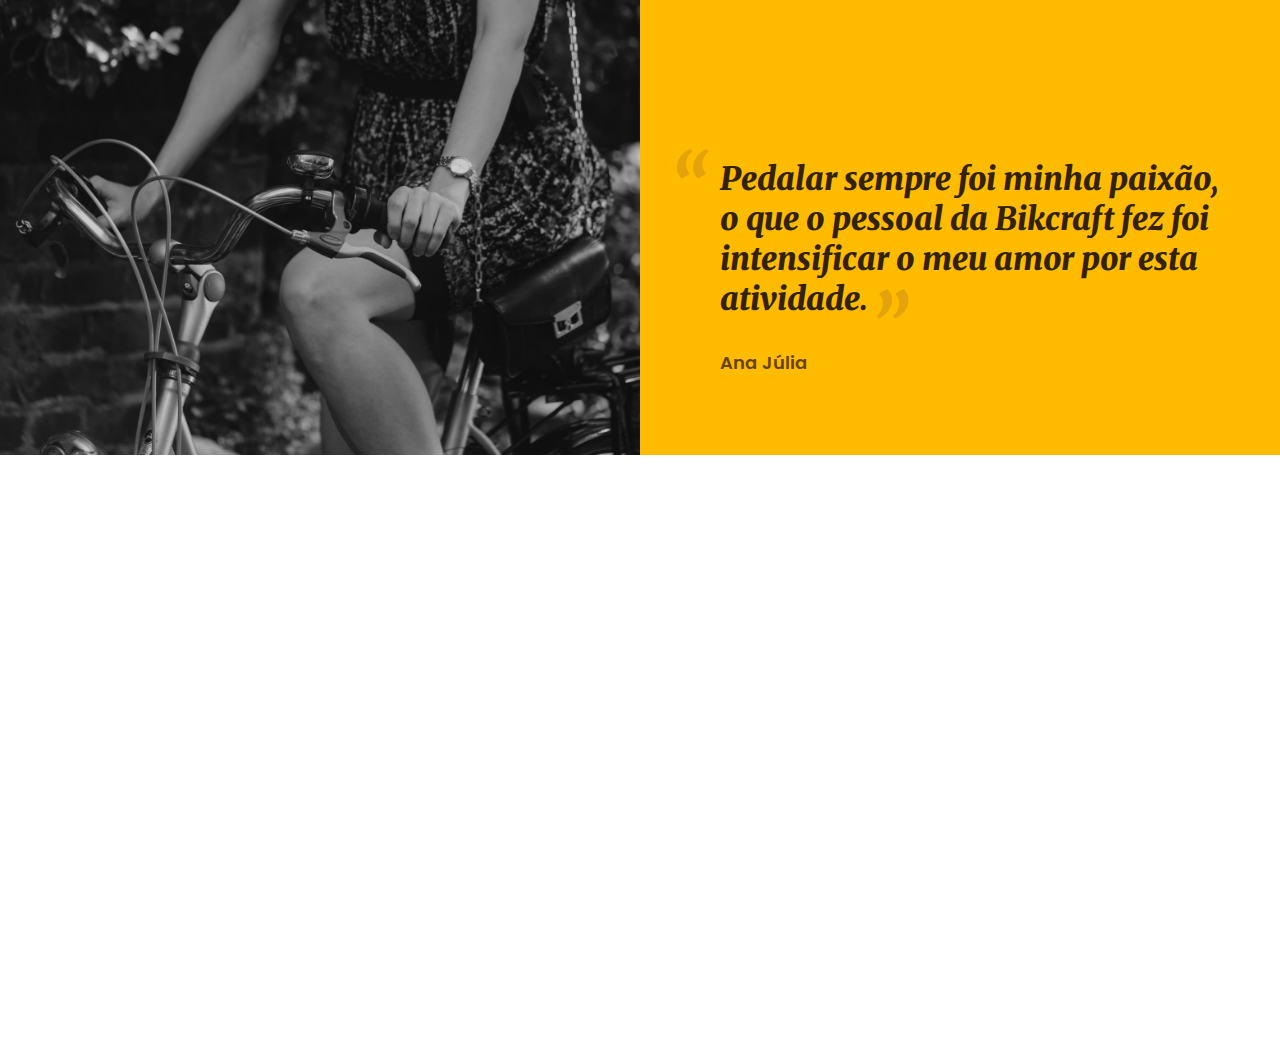
==== commit 5108a811: "adicionando depoimento" ====
--- a/index.html
+++ b/index.html
@@ -12,7 +12,7 @@
 
   <link rel="preconnect" href="https://fonts.googleapis.com">
   <link rel="preconnect" href="https://fonts.gstatic.com" crossorigin>
-  <link href="https://fonts.googleapis.com/css2?family=Poppins:wght@400;600&family=Roboto:wght@400;500&display=swap" rel="stylesheet">
+  <link href="https://fonts.googleapis.com/css2?family=Merriweather:ital,wght@1,900&family=Poppins:wght@400;600&family=Roboto:wght@400;500&display=swap" rel="stylesheet">
 </head>
 
 <body>
@@ -143,6 +143,17 @@
     </ul>
   </section>
 
+  <section class="depoimento" aria-label="Depoimento">
+    <div>
+      <img src="./img/fotos/depoimento.jpg" alt="Pessoa pedalando uma bicileta Bikcraft">
+    </div>
+    <div class="depoimento-conteudo">
+      <blockquote class="font-1-xl cor-p5">
+        <p>Pedalar sempre foi minha paixão, o que o pessoal da Bikcraft fez foi intensificar o meu amor por esta atividade.</p>
+      </blockquote>
+      <span class="font-1-m-b cor-p4">Ana Júlia</span>
+    </div>
+  </section>
 </body>
 
 </html>--- a/css/style.css
+++ b/css/style.css
@@ -11,6 +11,7 @@
 @import "./home/introducao.css";
 @import "./home/tecnologia.css";
 @import "./home/parceiros.css";
+@import "./home/depoimento.css";
 
 /* Bicicletas */
 @import "./bicicletas/bicicletas-lista.css";
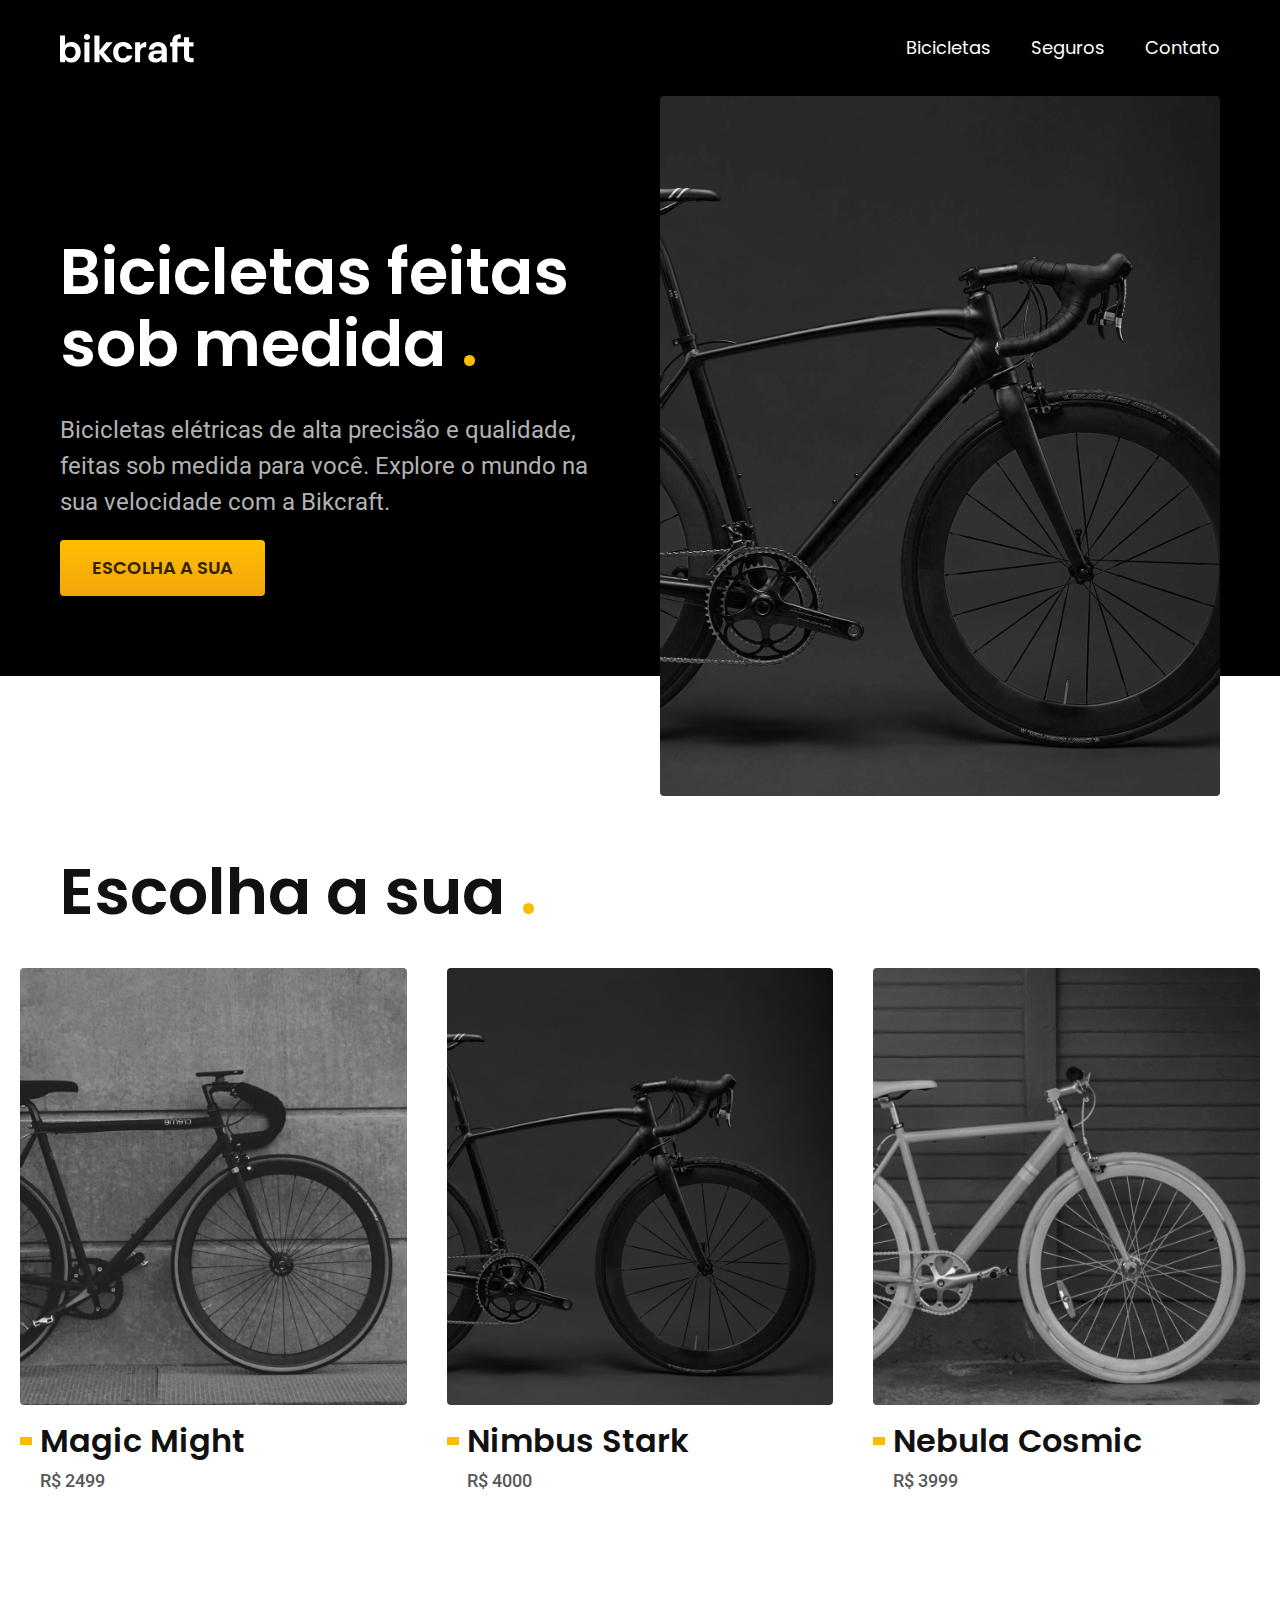
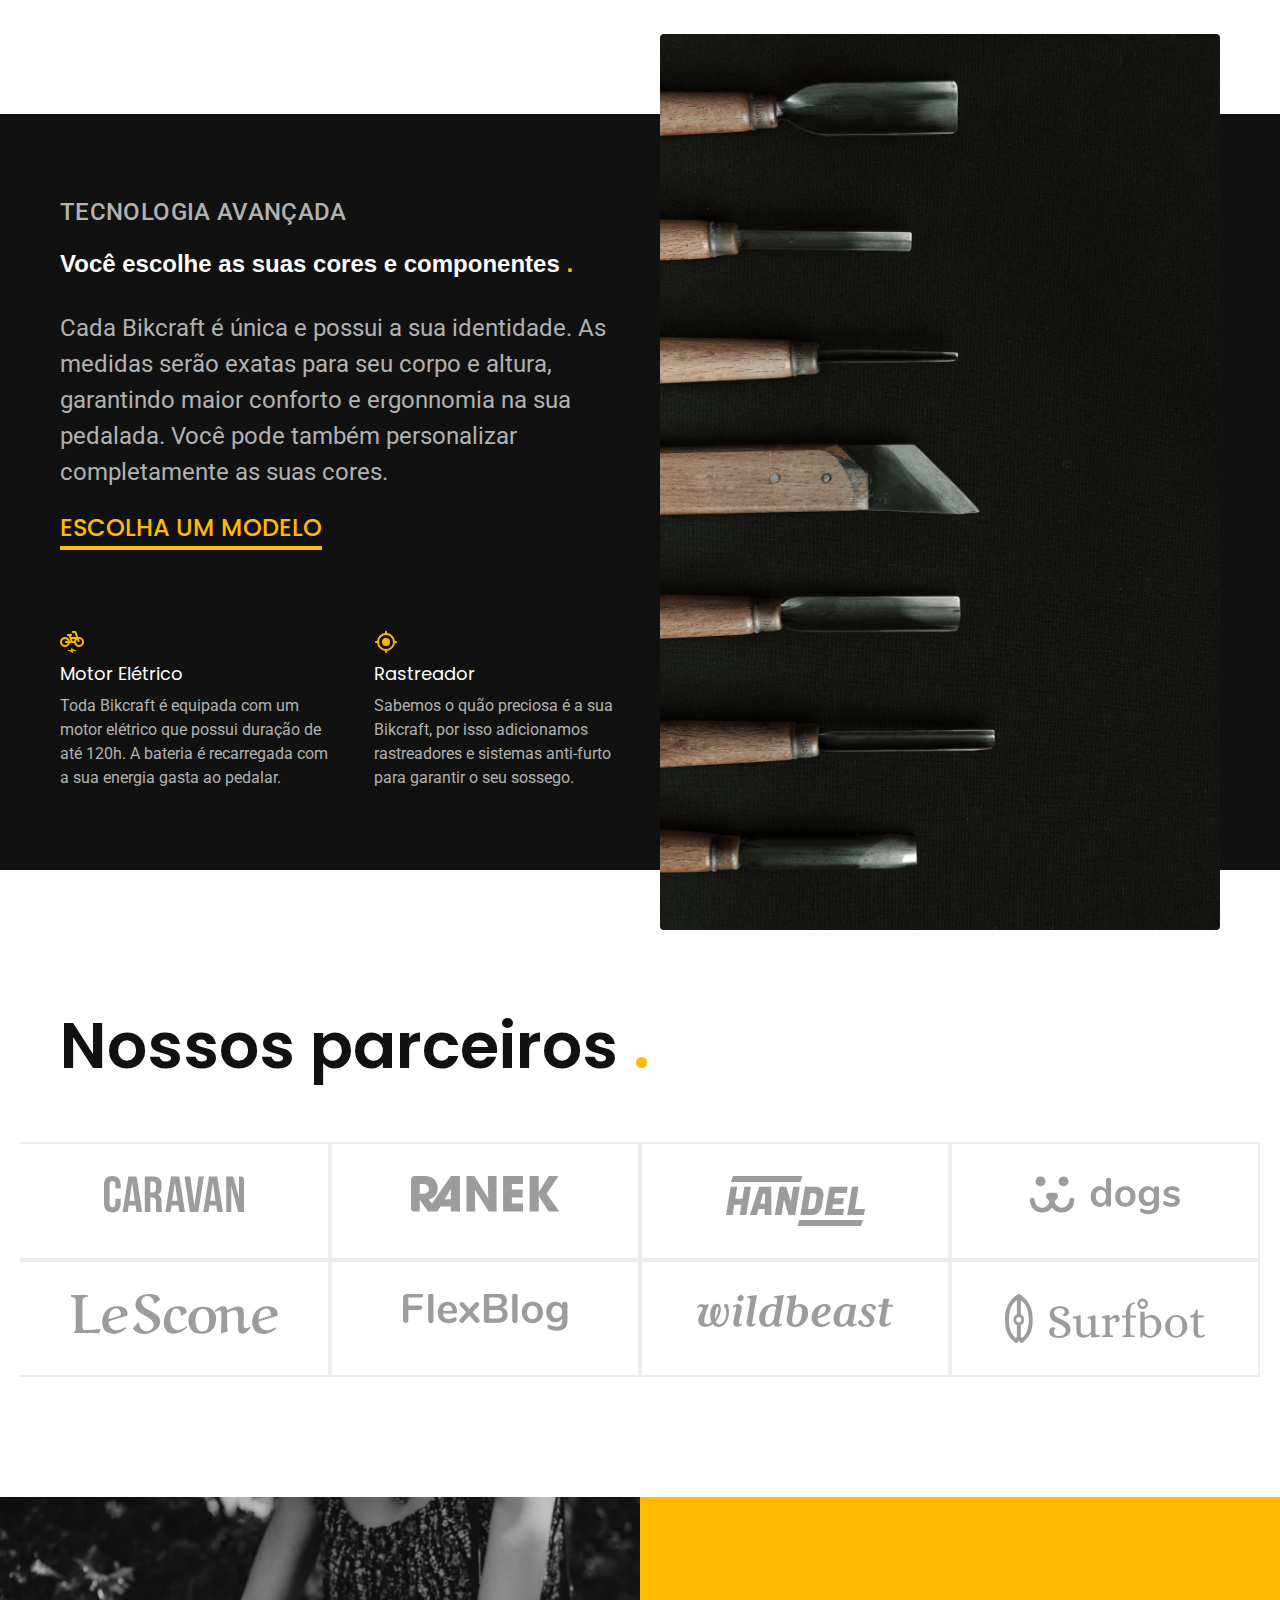
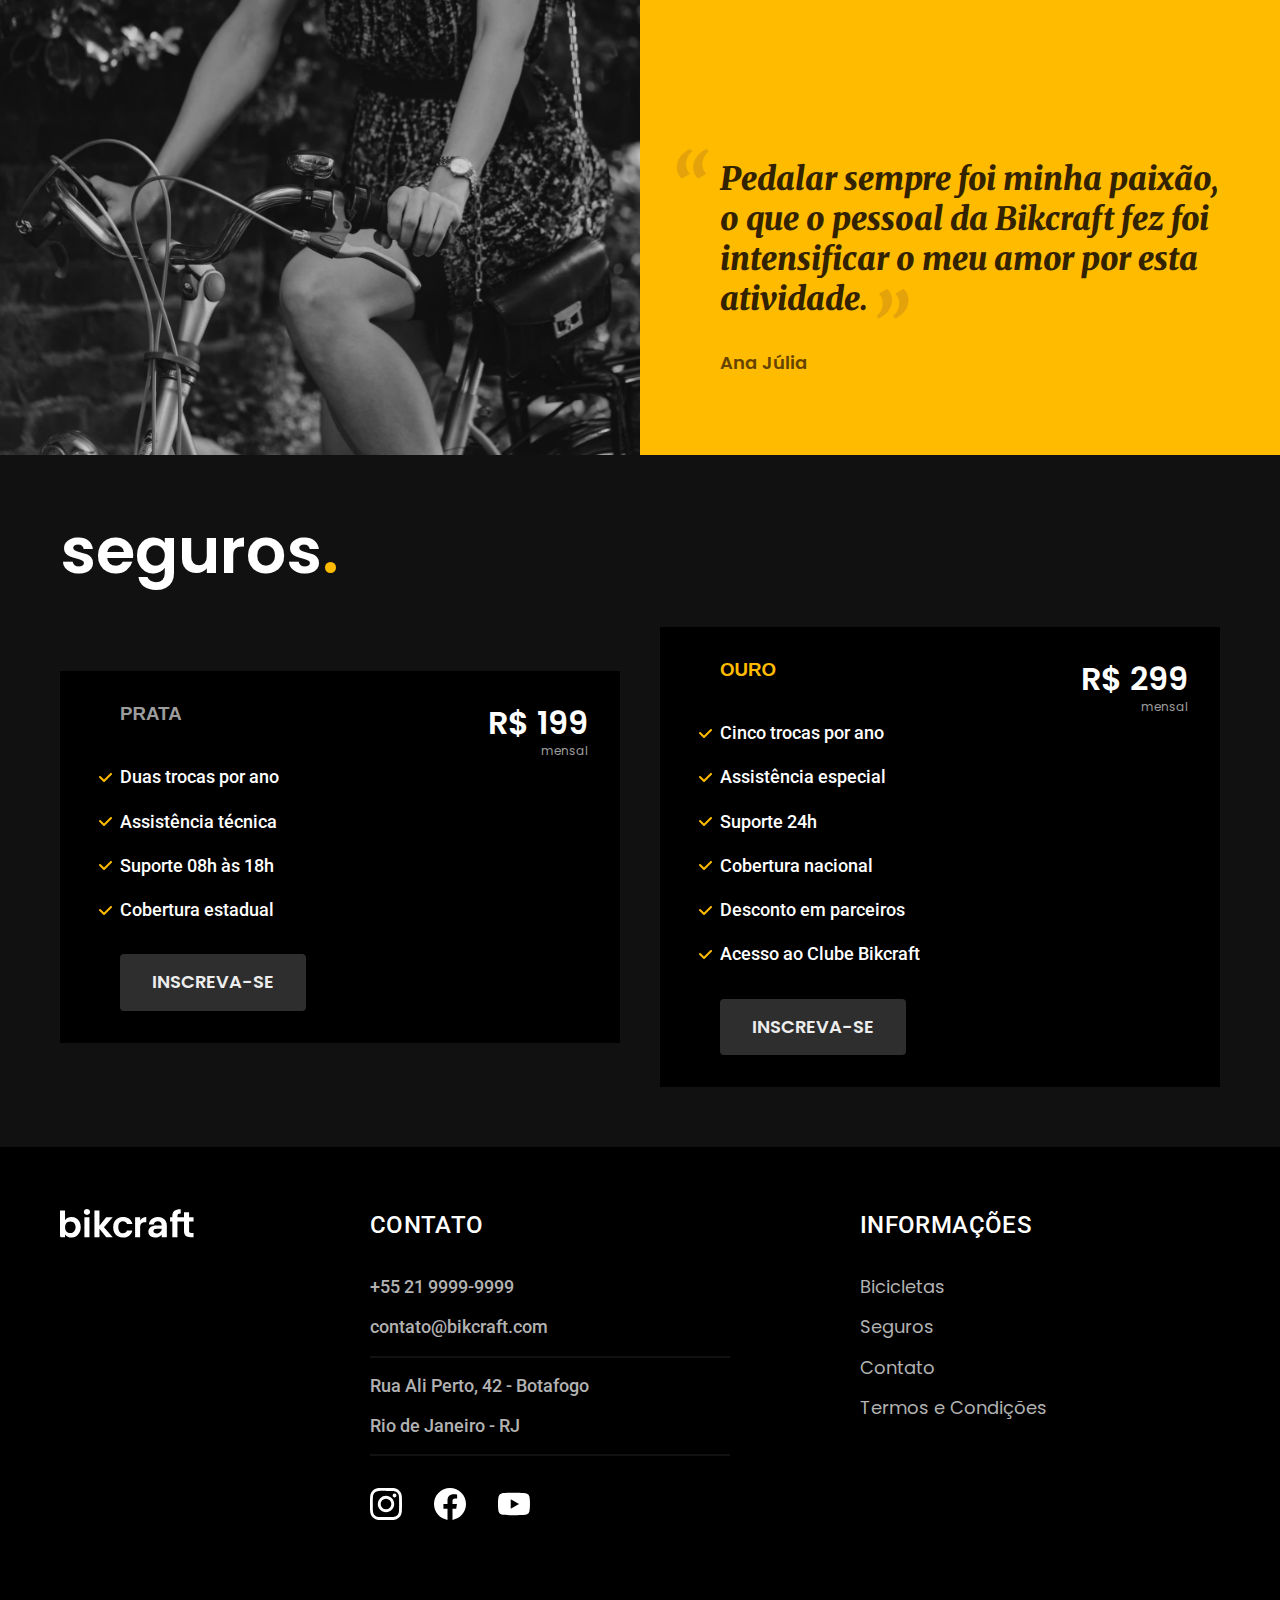
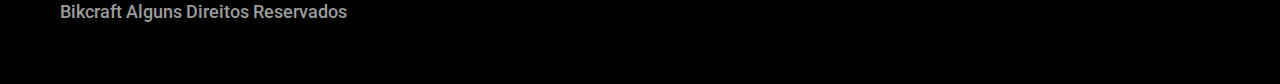
==== commit 4c61dfea: "iniciando a criação das páginas internas" ====
--- a/index.html
+++ b/index.html
@@ -154,6 +154,75 @@
       <span class="font-1-m-b cor-p4">Ana Júlia</span>
     </div>
   </section>
+
+  <article class="seguros-bg">
+    <div class="seguros container">
+      <h2 class="font-1-xxl cor-0">seguros<span class="cor-p1">.</span></h2>
+      <div class="seguros-item">
+        <h3 class="font-1-x1 cor-6">PRATA</h3>
+        <span class="font-1-xl cor-0">R$ 199 <span class="font-1-xs cor-6">mensal</span></span>
+        <ul class="font-2-m cor-0">
+          <li>Duas trocas por ano</li>
+          <li>Assistência técnica</li>
+          <li>Suporte 08h às 18h</li>
+          <li>Cobertura estadual</li>
+        </ul>
+        <a class="botao secundario" href="./orcamento.html">Inscreva-se</a>
+      </div>
+
+      <div class="seguros-item">
+        <h3 class="font-1-x1 cor-p1">OURO</h3>
+        <span class="font-1-xl cor-0">R$ 299 <span class="font-1-xs cor-6">mensal</span></span>
+        <ul class="font-2-m cor-0">
+          <li>Cinco trocas por ano</li>
+          <li>Assistência especial</li>
+          <li>Suporte 24h</li>
+          <li>Cobertura nacional</li>
+          <li>Desconto em parceiros</li>
+          <li>Acesso ao Clube Bikcraft</li>
+        </ul>
+        <a class="botao secundario" href="./orcamento.html">Inscreva-se</a>
+      </div>
+    </div>
+  </article>
+
+  <footer class="footer-bg">
+    <div class="footer container">
+      <img src="./img/bikcraft.svg" alt="Bikcraft">
+      <div class="footer-contato">
+        <h3 class="font-2-l-b cor-0">Contato</h3>
+        <ul class="font-2-m cor-5">
+          <li><a href="tel:+552199999">+55 21 9999-9999</a></li>
+          <li><a href="mailto:contato@bikcraft.com">contato@bikcraft.com</a></li>
+          <li>Rua Ali Perto, 42 - Botafogo</li>
+          <li>Rio de Janeiro - RJ</li>
+        </ul>
+        <div class="footer-redes">
+          <a href="">
+            <img src="./img/redes/instagram.svg" alt="Instagram">
+          </a>
+          <a href="">
+            <img src="./img/redes/facebook.svg" alt="Facebook">
+          </a>
+          <a href="">
+            <img src="./img/redes/youtube.svg" alt="Youtube">
+          </a>
+        </div>
+      </div>
+      <div class="footer-informacoes">
+        <h3 class="font-2-l-b cor-0">Informações</h3>
+        <nav>
+          <ul class="font-1-m cor-5">
+            <li><a href="./bicicletas.html">Bicicletas</a></li>
+            <li><a href="./seguros.html">Seguros</a></li>
+            <li><a href="./contato.html">Contato</a></li>
+            <li><a href="./termos.html">Termos e Condições</a></li>
+          </ul>
+        </nav>
+      </div>
+      <p class="footer-copy font-2-m cor-6">Bikcraft Alguns Direitos Reservados</p>
+    </div>
+  </footer>
 </body>
 
 </html>--- a/css/style.css
+++ b/css/style.css
@@ -3,6 +3,7 @@
 @import "./utilidades/cores.css";
 
 @import "./global/header.css";
+@import "./global/footer.css";
 
 /* Utilidades */
 @import "./utilidades/componentes.css";
@@ -15,3 +16,9 @@
 
 /* Bicicletas */
 @import "./bicicletas/bicicletas-lista.css";
+
+/* Seguros */
+@import "./seguros/seguros.css";
+
+/* Termos */
+@import "./termos/termos.css";